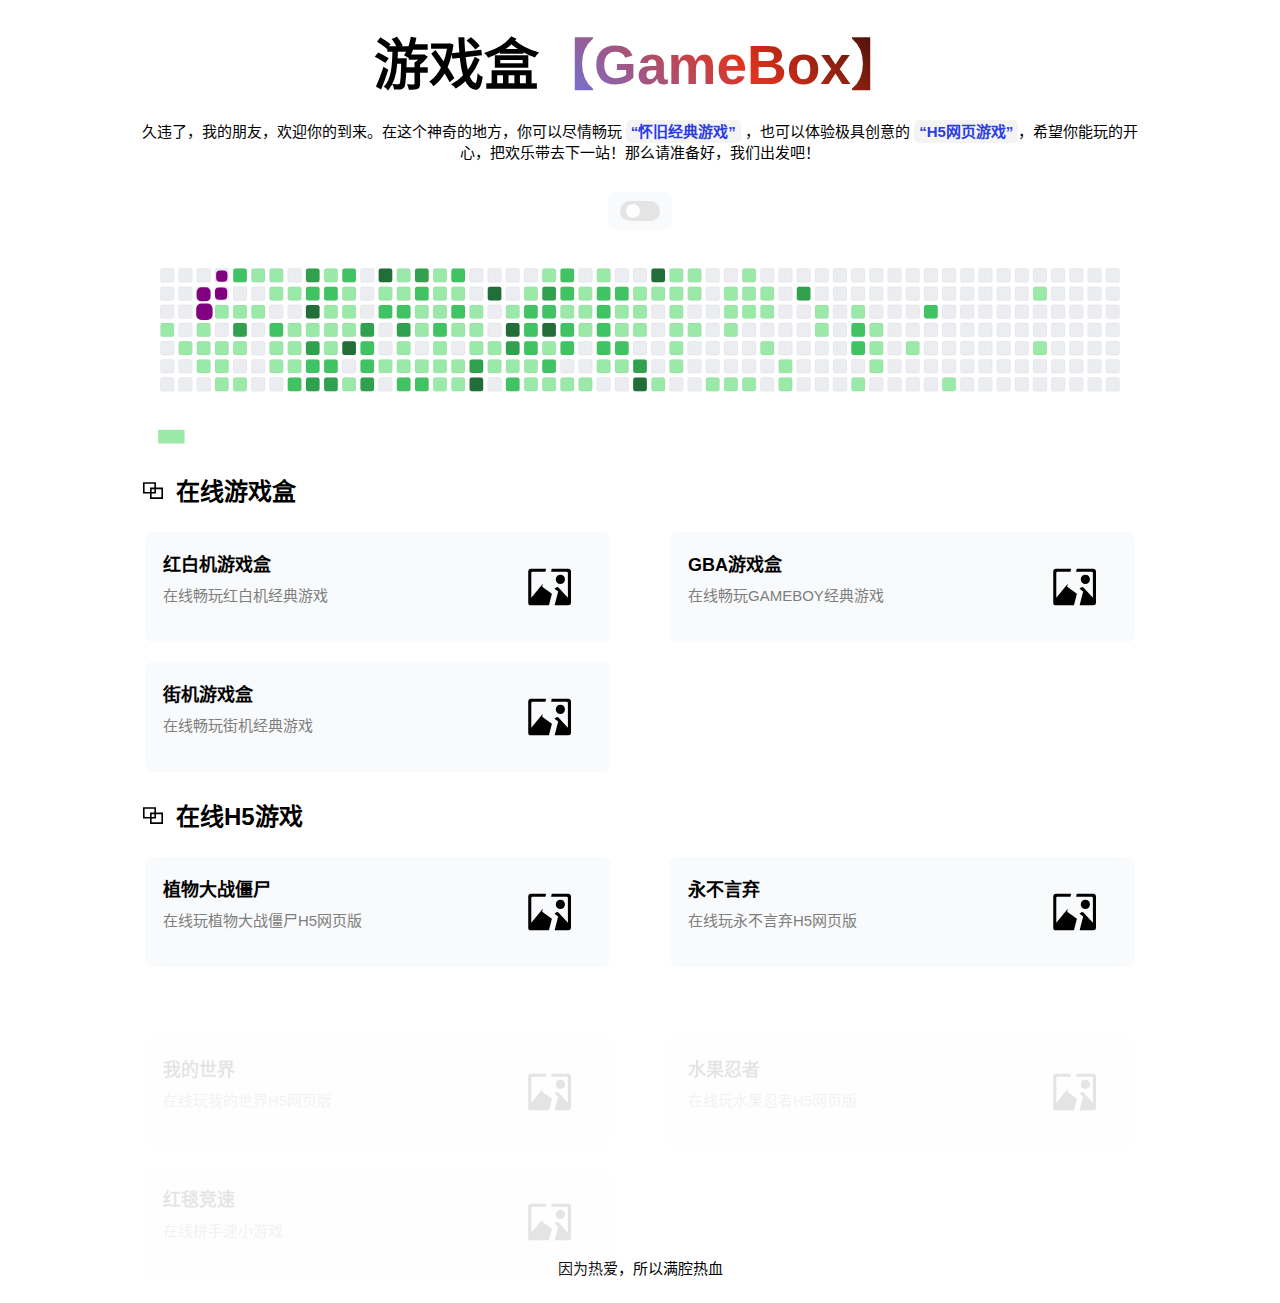
==== index.html @ f95be450 "初次提交" ====
<!DOCTYPE html>
<html lang="zh-CN">
	<head>
		<meta charset="utf-8">
		<meta http-equiv="X-UA-Compatible" content="IE=edge">
		<title>游戏盒【GameBox】 - 就玩与众不同</title>
		<!--网站图标配置-->
		<link rel="apple-touch-icon" sizes="192x192" href="./icons/192x192.png">
		<link rel="icon" type="image/png" sizes="128x128" href="./icons/128x128.png">
		<link rel="icon" type="image/png" sizes="144x144" href="./icons/144x144.png">
		<link rel="icon" type="image/png" sizes="384x384" href="./icons/384x384.png">
		<link rel="icon" type="image/png" sizes="512x512" href="./icons/512x512.png">
		<meta name="description" content="一个关于游戏的神奇地方！">
		<meta name="keywords" content="游戏盒,GameBox,game,h5">
		<meta name="viewport" content="width=device-width, initial-scale=1.0, maximum-scale=1.0, user-scalable=no">
		<link rel="stylesheet" href="./css/index.css">
	</head>
	<body>
		<div class="main">
			<header> <!-- 头部开始 -->
				<div class="welcome">游戏盒<span class="gradientText">【GameBox】</span></div>
				<div class="description">久违了，我的朋友，欢迎你的到来。在这个神奇的地方，你可以尽情畅玩
					<span class="purpleText textBackground">“怀旧经典游戏”</span>
					，也可以体验极具创意的
					<span class="purpleText textBackground">“H5网页游戏”</span>，希望你能玩的开心，把欢乐带去下一站！那么请准备好，我们出发吧！
				</div>
				<div class="iconContainer"> <!-- 图标容器开始 -->
					<!-- 图标我全部是iconfont找的，可以自行更换 -->
					<!-- <a class="iconItem" data-tip="Mail" target="_blank" href="mailto:i@zyyo.net">
						<svg t="1704870588438" class="icon" viewBox="0 0 1024 1024" version="1.1"
							xmlns="http://www.w3.org/2000/svg" p-id="3174" width="20px" height="20px">
							<path
								d="M926.47619 355.644952V780.190476a73.142857 73.142857 0 0 1-73.142857 73.142857H170.666667a73.142857 73.142857 0 0 1-73.142857-73.142857V355.644952l304.103619 257.828572a170.666667 170.666667 0 0 0 220.745142 0L926.47619 355.644952zM853.333333 170.666667a74.044952 74.044952 0 0 1 26.087619 4.778666 72.704 72.704 0 0 1 30.622477 22.186667 73.508571 73.508571 0 0 1 10.678857 17.67619c3.169524 7.509333 5.12 15.652571 5.607619 24.210286L926.47619 243.809524v24.380952L559.469714 581.241905a73.142857 73.142857 0 0 1-91.306666 2.901333l-3.632762-2.925714L97.52381 268.190476v-24.380952a72.899048 72.899048 0 0 1 40.155428-65.292191A72.97219 72.97219 0 0 1 170.666667 170.666667h682.666666z"
								fill="#000000" p-id="3175"></path>
						</svg>
						Mail
					</a>
					<a class="iconItem" data-tip="捐赠" onclick="wx('/static/img/wxzsm.jpg')" href="javascript:void(0)">
						<svg t="1705247464964" class="icon" viewBox="0 0 1024 1024" version="1.1"
							xmlns="http://www.w3.org/2000/svg" p-id="4987" width="20px" height="20px">
							<path
								d="M995.575172 725.451034c-12.358621-26.835862-38.488276-64.794483-92.689655-94.27862-62.146207-33.721379-136.297931-40.96-208.860689-20.303448l-99.928276 28.424827-279.304828-126.057931H22.775172v489.401379h509.704828l432.375172-195.266207c15.006897-6.708966 26.835862-19.42069 32.662069-34.957241 5.649655-15.36 4.943448-31.955862-1.942069-46.962759z m-482.162758 188.910345H111.051034V601.688276h184.673104l166.664828 75.387586-3.354483 0.882759h-170.372414v88.275862H471.393103l246.819311-70.267586c49.434483-14.124138 101.517241-9.357241 142.653793 12.888275 18.184828 9.886897 30.72 20.833103 39.371034 30.896552l-386.824827 174.609655z"
								fill="000000" p-id="4988"></path>
							<path
								d="M695.437241 163.486897l58.615173-142.30069h-397.24138l66.736552 143.36c-121.82069 53.142069-207.095172 174.433103-207.095172 315.674483 0 28.601379 3.531034 57.202759 10.593103 84.744827l85.627586-21.715862c-5.12-20.48-7.768276-41.666207-7.768275-63.028965 0-141.241379 114.758621-256 256-256s256 114.758621 256 256c0 51.023448-14.830345 100.104828-43.078621 142.300689l73.268965 49.08138c37.958621-56.673103 58.085517-122.88 58.085518-191.382069-0.176552-141.947586-86.686897-264.121379-209.743449-316.733793zM467.508966 91.983448h180.965517l-21.009655 50.846897a348.16 348.16 0 0 0-66.913104-6.708966c-23.834483 0-46.962759 2.471724-69.384827 7.062069l-23.657931-51.2z"
								fill="000000" p-id="4989"></path>
							<path
								d="M683.431724 427.431724v-70.62069h-38.311724l30.190345-30.190344-49.964138-49.964138-62.49931 62.49931h-6.002759L494.344828 276.656552l-49.787587 49.964138 30.013793 30.190344h-38.311724v70.62069h88.275862v35.310345h-88.275862v70.62069h88.275862v52.965517h70.62069v-52.965517h88.275862v-70.62069h-88.275862v-35.310345z"
								fill="#000000" p-id="4990"></path>
						</svg>
					</a>
					<a class="iconItem" data-tip="微信" href="javascript:void(0)" onclick="wx('/static/img/wx.jpg')">
						<svg t="1705257593756" class="icon" viewBox="0 0 1024 1024" version="1.1"
							xmlns="http://www.w3.org/2000/svg" p-id="3916" width="20px" height="20px">
							<path
								d="M693.12 347.264c11.776 0 23.36 0.896 35.008 2.176-31.36-146.048-187.456-254.528-365.696-254.528C163.2 94.912 0 230.656 0 403.136c0 99.52 54.272 181.248 145.024 244.736L108.8 756.864l126.72-63.488c45.312 8.896 81.664 18.112 126.912 18.112 11.392 0 22.656-0.512 33.792-1.344-7.04-24.256-11.2-49.6-11.2-76.032C385.088 475.776 521.024 347.264 693.12 347.264zM498.304 249.024c27.392 0 45.376 17.984 45.376 45.248 0 27.136-17.984 45.312-45.376 45.312-27.072 0-54.336-18.176-54.336-45.312C443.968 266.944 471.168 249.024 498.304 249.024zM244.672 339.584c-27.2 0-54.592-18.176-54.592-45.312 0-27.264 27.392-45.248 54.592-45.248S289.92 266.944 289.92 294.272C289.92 321.408 271.872 339.584 244.672 339.584z"
								fill="#000000" p-id="3917"></path>
							<path
								d="M1024 629.76c0-144.896-145.024-262.976-307.904-262.976-172.48 0-308.224 118.144-308.224 262.976 0 145.28 135.808 262.976 308.224 262.976 36.096 0 72.512-9.024 108.736-18.112l99.392 54.528-27.264-90.624C969.728 783.872 1024 711.488 1024 629.76zM616.128 584.384c-17.984 0-36.224-17.92-36.224-36.224 0-18.048 18.24-36.224 36.224-36.224 27.52 0 45.376 18.176 45.376 36.224C661.504 566.464 643.648 584.384 616.128 584.384zM815.488 584.384c-17.856 0-36.032-17.92-36.032-36.224 0-18.048 18.112-36.224 36.032-36.224 27.264 0 45.376 18.176 45.376 36.224C860.864 566.464 842.752 584.384 815.488 584.384z"
								fill="#000000" p-id="3918"></path>
						</svg>
					</a>
					<a class="iconItem" data-tip="QQ" href="javascript:void(0)" onclick="wx('/static/img/qq.jpg')">
						<svg t="1705257654205" class="icon" viewBox="0 0 1024 1024" version="1.1"
							xmlns="http://www.w3.org/2000/svg" p-id="4882" width="20px" height="20px">
							<path
								d="M824.8 613.2c-16-51.4-34.4-94.6-62.7-165.3C766.5 262.2 689.3 112 511.5 112 331.7 112 256.2 265.2 261 447.9c-28.4 70.8-46.7 113.7-62.7 165.3-34 109.5-23 154.8-14.6 155.8 18 2.2 70.1-82.4 70.1-82.4 0 49 25.2 112.9 79.8 159-26.4 8.1-85.7 29.9-71.6 53.8 11.4 19.3 196.2 12.3 249.5 6.3 53.3 6 238.1 13 249.5-6.3 14.1-23.8-45.3-45.7-71.6-53.8 54.6-46.2 79.8-110.1 79.8-159 0 0 52.1 84.6 70.1 82.4 8.5-1.1 19.5-46.4-14.5-155.8z"
								fill="#000000" p-id="4883"></path>
						</svg>
					</a> -->
					<a class="iconItem" data-tip="主题切换" href="javascript:void(0)">
						<div class="onoffswitch">
							<input type="checkbox" name="onoffswitch" class="onoffswitch-checkbox" id="myonoffswitch"
								checked>
							<label class="onoffswitch-label" for="myonoffswitch">
								<span class="onoffswitch-inner"></span>
								<span class="onoffswitch-switch"></span>
							</label>
						</div>
					</a>
				</div> <!-- 图标容器结束 -->
				<div class="tanChiShe">
					<img id="tanChiShe" src="./image/snake-Light.svg" alt="">
				</div>
			</header> <!-- 头部结束 -->
			<content>
				<!-- 内容开始 -->
				<div class="title">
					<svg t="1705257422086" class="icon" viewBox="0 0 1024 1024" version="1.1"
						xmlns="http://www.w3.org/2000/svg" p-id="1891" width="26px" height="26px">
						<path
							d="M629.333333 202.666667v213.333333h277.333334v448h-512v-213.333333h-277.333334v-448h512z m213.333334 277.333333h-213.333334v170.666667h-170.666666v149.333333h384v-320z m-277.333334-213.333333h-384v320h213.333334v-170.666667h170.666666v-149.333333z m0 213.333333h-106.666666v106.666667h106.666666v-106.666667z"
							fill="#000000" p-id="1892"></path>
					</svg>
					在线游戏盒
				</div>
				<div class="projectList">
					<!-- 项目列表开始 -->
					<a class="projectItem" target="_blank" href="https://nes.heheda.top">
						<!-- 项目项开始 -->
						<div class="projectItemLeft">
							<h1>红白机游戏盒</h1>
							<p>在线畅玩红白机经典游戏</p>
						</div>
						<div class="projectItemRight">
							<img src="./image/nopic.svg" alt="">
						</div>
						<!-- 项目项结束 -->
					</a>
					<a class="projectItem" target="_blank" href="https://gba.heheda.top">
						<!-- 项目项开始 -->
						<div class="projectItemLeft">
							<h1>GBA游戏盒</h1>
							<p>在线畅玩GAMEBOY经典游戏</p>
						</div>
						<div class="projectItemRight">
							<img src="./image/nopic.svg" alt="">
						</div>
						<!-- 项目项结束 -->
					</a>
					<a class="projectItem" target="_blank" href="https://arcade.heheda.top">
						<!-- 项目项开始 -->
						<div class="projectItemLeft">
							<h1>街机游戏盒</h1>
							<p>在线畅玩街机经典游戏</p>
						</div>
						<div class="projectItemRight">
							<img src="./image/nopic.svg" alt="">
						</div>
						<!-- 项目项结束 -->
					</a>
				</div>
				<div class="title">
					<svg t="1705257422086" class="icon" viewBox="0 0 1024 1024" version="1.1"
						xmlns="http://www.w3.org/2000/svg" p-id="1891" width="26px" height="26px">
						<path
							d="M629.333333 202.666667v213.333333h277.333334v448h-512v-213.333333h-277.333334v-448h512z m213.333334 277.333333h-213.333334v170.666667h-170.666666v149.333333h384v-320z m-277.333334-213.333333h-384v320h213.333334v-170.666667h170.666666v-149.333333z m0 213.333333h-106.666666v106.666667h106.666666v-106.666667z"
							fill="#000000" p-id="1892"></path>
					</svg>
					在线H5游戏
				</div>
				<div class="projectList">
					<!-- 项目列表开始 -->
					<a class="projectItem" target="_blank" href="https://pvz.heheda.top">
						<!-- 项目项开始 -->
						<div class="projectItemLeft">
							<h1>植物大战僵尸</h1>
							<p>在线玩植物大战僵尸H5网页版</p>
						</div>
						<div class="projectItemRight">
							<img src="./image/nopic.svg" alt="">
						</div>
						<!-- 项目项结束 -->
					</a>
					<a class="projectItem" target="_blank" href="https://ngu.heheda.top/">
						<!-- 项目项开始 -->
						<div class="projectItemLeft">
							<h1>永不言弃</h1>
							<p>在线玩永不言弃H5网页版</p>
						</div>
						<div class="projectItemRight">
							<img src="./image/nopic.svg" alt="">
						</div>
						<!-- 项目项结束 -->
					</a>
					<a class="projectItem" target="_blank" href="https://minecraft.heheda.top">
						<!-- 项目项开始 -->
						<div class="projectItemLeft">
							<h1>我的世界</h1>
							<p>在线玩我的世界H5网页版</p>
						</div>
						<div class="projectItemRight">
							<img src="./image/nopic.svg" alt="">
						</div>
						<!-- 项目项结束 -->
					</a>
					<a class="projectItem" target="_blank" href="https://fn.heheda.top">
						<!-- 项目项开始 -->
						<div class="projectItemLeft">
							<h1>水果忍者</h1>
							<p>在线玩水果忍者H5网页版</p>
						</div>
						<div class="projectItemRight">
							<img src="./image/nopic.svg" alt="">
						</div>
						<!-- 项目项结束 -->
					</a>
					<a class="projectItem" target="_blank" href="https://rcr.heheda.top">
						<!-- 项目项开始 -->
						<div class="projectItemLeft">
							<h1>红毯竞速</h1>
							<p>在线拼手速小游戏</p>
						</div>
						<div class="projectItemRight">
							<img src="./image/nopic.svg" alt="">
						</div>
						<!-- 项目项结束 -->
					</a>
				</div>
				<!-- 项目列表结束 -->
				<!--   <div class="title">
            <svg t="1705257823317" class="icon" viewBox="0 0 1024 1024" version="1.1" xmlns="http://www.w3.org/2000/svg" p-id="7833" width="26px" height="26px"><path d="M395.765333 586.570667h-171.733333c-22.421333 0-37.888-22.442667-29.909333-43.381334L364.768 95.274667A32 32 0 0 1 394.666667 74.666667h287.957333c22.72 0 38.208 23.018667 29.632 44.064l-99.36 243.882666h187.050667c27.509333 0 42.186667 32.426667 24.042666 53.098667l-458.602666 522.56c-22.293333 25.408-63.626667 3.392-54.976-29.28l85.354666-322.421333zM416.714667 138.666667L270.453333 522.581333h166.869334a32 32 0 0 1 30.933333 40.181334l-61.130667 230.954666 322.176-367.114666H565.312c-22.72 0-38.208-23.018667-29.632-44.064l99.36-243.882667H416.714667z" fill="#000000" p-id="7834"></path></svg>
        skills</div>
       <div class="skill">
            <!-- 技能开始 -->
				<!-- 前往https://skillicons.dev/
            生成，一个pc端，一个移动端，区别是一行的个数 -->
				<!--<img id="skillPc" src="/static/svg/skillPc.svg" alt="" srcset="">
            <img id="skillWap" src="/static/svg/skillWap.svg" alt="" srcset="">
        </div>-->
				<!-- 技能结束 -->
			</content> <!-- 内容结束 -->
			<footer>
				因为热爱，所以满腔热血
			</footer>
		</div> <!-- main结束 -->
		<!--弹窗-->
		<div class="tc">
			<div class="tc-main">
				<img class="tc-img" src="" alt="" srcset="">
			</div>
			<div onclick="wx()" class="tc-close"><svg t="1700047644371" class="icon" viewBox="0 0 1024 1024"
					version="1.1" xmlns="http://www.w3.org/2000/svg" p-id="950" width="20PX" height="20PX">
					<path
						d="M610.616405 512.423878l391.647127 391.939565a68.722849 68.722849 0 0 1 0 98.332161 72.012772 72.012772 0 0 1-100.306115 0l-390.404267-391.354689-392.012675 391.28158a69.74638 69.74638 0 0 1-98.551489-98.551489l391.793346-391.720237L20.988986 119.533891A69.74638 69.74638 0 0 1 119.540475 20.982402l392.158893 392.451331L901.957417 23.248793a72.012772 72.012772 0 0 1 100.306115 0 68.722849 68.722849 0 0 1 0 98.332161L610.616405 512.423878z"
						p-id="951"></path>
				</svg></div>
		</div>
	</body>
	<script src="./js/index.js"></script>
	<!-- 	<script charset="UTF-8" id="LA_COLLECT" src="//sdk.51.la/js-sdk-pro.min.js"></script>
	<script>
		LA.init({
			id: "KFqltKSkJgQTGD9l",
			ck: "KFqltKSkJgQTGD9l"
		})
	</script> -->
</html>
---- css/index.css ----
@font-face {
	font-family: "a";
	/*中文字体*/
	src: url();
	font-display: swap;
}

@font-face {
	font-family: "b";
	/*英文字体*/
	src: url();
	font-display: swap;
}


* {
	font-family: "b", "a", sans-serif;

}

* {
	margin: 0;
	padding: 0;
	box-sizing: border-box;
	user-select: none;
	transition: all 0.1s ease;

}

a:hover,
a:link,
a:visited,
a:active,
a:focus {
	text-decoration: none;
	outline: none;
	border: none;
	color: inherit;
	-webkit-tap-highlight-color: rgba(0, 0, 0, 0);
}

:root {
	--main-bg-color: #ffffff;
	--main-text-color: #000000;
	--gradient-start: #607df1;
	--gradient-middle: #e0321b;
	--gradient-end: #000000;
	--purple-text-color: #2b3ce2;
	--text-bg-color: #f4f4f4;
	--icon-bg-color: rgba(249, 250, 251, 1);
	--icon-1-hover-color: rgb(68, 120, 241);
	--icon-2-hover-color: rgb(232, 68, 241);
	--icon-3-hover-color: rgb(179, 206, 0);
	--icon-4-hover-color: rgb(201, 13, 0);
	--icon-5-hover-color: rgb(111, 44, 20);
	--project-item-bg-color: rgba(249, 250, 251, 1);
	--project-item-hover-color: #eeeeee;
	--project-item-left-title-color: #000000;
	--project-item-left-text-color: #7e7e7e;

}


body {
	display: flex;
	background: var(--main-bg-color);
	background-position: center;
	background-size: cover;
	justify-content: center;
	color: var(--main-text-color);
}


.main {
	width: 100%;
	max-width: 1000px;
	display: flex;
	/* padding: 25px; */
	flex-direction: column;
}

.welcome {
	font-family: sans-serif;
	font-size: 55px;
	font-weight: 800;
	margin: 20px 0;
	text-align: center;
}

.description {
	text-align: center;
	font-size: 15px;
	margin-top: 8px;
}

.gradientText {
	font-family: sans-serif;
	-webkit-background-clip: text;
	-webkit-text-fill-color: transparent;
	background-size: 200%;
	background-position: 0%;
	animation: backgroundSizeAnimation 2s ease-in-out infinite;
	background-image: linear-gradient(45deg, var(--gradient-start), var(--gradient-middle) 30%, var(--gradient-end) 60%);
}

@keyframes backgroundSizeAnimation {
	0% {
		background-position: 100%;
	}

	25% {
		background-position: 50%;
	}

	50% {
		background-position: 0%;
	}

	75% {
		background-position: 50%;
	}

	100% {
		background-position: 100%;
	}

}

.purpleText {
	color: var(--purple-text-color);
	font-weight: 800;
}

.textBackground {
	background: var(--text-bg-color);
	border-radius: 5px;
	font-size: 15px;
	padding: 3px 5px;

}

.iconContainer {
	width: 100%;
	gap: 10px;
	display: flex;
	margin-top: 30px;
	flex-wrap: wrap;
	justify-content: center;
}

.iconItem {
	height: 38px;
	padding: 0 12px;
	position: relative;
	background: var(--icon-bg-color);
	border-radius: 6px;
	display: flex;
	gap: 5px;
	align-items: center;
	transition: all 0.6s ease;
}


.iconItem:hover::after {
	display: flex;
	justify-content: center;
	align-items: center;
	content: attr(data-tip);
	position: absolute;
	height: 25px;
	top: -35px;
	right: -30px;
	padding: 10px;
	box-sizing: border-box;
	background-color: inherit;
	border-radius: 4px;
	font-size: 11px;
	color: #ffffff;
}

.iconItem:hover::before {
	content: '';
	width: 12px;
	height: 12px;
	background-color: inherit;

	position: absolute;
	top: -19px;
	right: -12px;
	transform: rotate(55deg);
	/*旋转45度*/
}

.iconItem:hover {
	transform: translateY(-3px);
	background: var(--icon-1-hover-color);
}

.iconItem:nth-child(2):hover {
	transform: translateY(-3px);
	background: var(--icon-2-hover-color);
}

.iconItem:nth-child(3):hover {
	transform: translateY(-3px);
	background: var(--icon-3-hover-color);
}

.iconItem:nth-child(4):hover {
	transform: translateY(-3px);
	background: var(--icon-4-hover-color);
}

.iconItem:nth-child(5):hover {
	transform: translateY(-3px);
	background: var(--icon-5-hover-color);
}

.tanChiShe {
	width: 100%;
}

.tanChiShe img {
	width: 100%;
	height: 100%;
	object-fit: cover;
}

.title {
	display: flex;
	gap: 10px;
	align-items: center;
	font-size: 24px;
	font-weight: 800;
	margin: 20px 0;
	transition: all 0.4s ease;
}

.title:hover {
	transform: translateY(-5px);
}

.projectList {
	display: flex;
	flex-wrap: wrap;
	gap: 20px;
	padding: 5px;
	justify-content: space-between;
}

.projectItem {
	opacity: 0.1;
	transition-delay: 0.3s;
	transform: translateY(50px);
	/*淡入动画*/
	display: flex;
	background-color: var(--project-item-bg-color);
	border-radius: 8px;
	padding: 18px;
	height: 110px;
	width: calc(50% - 30px);
	transition: all 0.3s ease;
}

.projectItem.fade-in-visible {
	opacity: 1;
	transform: translateY(0);
}


.projectItem:hover {
	transform: translateY(-4px);
	background-color: var(--project-item-hover-color);
}



.projectItem:hover .projectItemLeft {
	width: 100%;
}

.projectItem:hover .projectItemRight {
	width: 0%;
}

.projectItem:hover .projectItemRight img {
	transform: rotate(45deg);
}

.projectItem:hover h1 {
	font-size: 25px;
}

.projectItemLeft p {
	font-size: 15px;
	margin-top: 8px;
	color: var(--project-item-left-text-color);
}

.projectItemLeft h1 {
	font-weight: 800;
	font-size: 18px;
	transition: all 0.4s ease;
	color: var(--project-item-left-title-color);
}

.projectItemLeft {
	transition: all 0.4s ease;
	height: 100%;
	width: 80%;
}


.projectItemRight {
	overflow: hidden;
	transition: all 0.4s ease;
	display: flex;
	justify-content: center;
	align-items: center;
	width: 20%;
	height: 100%;
}

.projectItemRight img {
	transition: all 0.1s ease;
	height: 44px;
	width: 44px;

}

.skill {
	padding: 18px;
	width: 100%;
}

.skill img {
	width: 100%;
	height: 100%;
	object-fit: cover;
}

.skill #skillWap {
	display: none;
}

footer {
	padding: 5px;
	color: var(--footer-text-color);
	font-size: 15px;
	margin: 20px;
	text-align: center;
}

@media (max-width: 600px) {
	.projectItem {
		width: calc(100% - 25px);
	}

	.welcome {
		font-size: 48px;

	}

	.description {
		font-size: 16px;
	}

	.projectItemLeft p {
		font-size: 14px;
	}

	.projectItemLeft h1 {

		font-size: 15px;
	}

	.projectItem:hover h1 {

		font-size: 20px;

	}

	.skill #skillWap {
		display: block;
	}

	.skill #skillPc {
		display: none;
	}
}




.tc {
	position: fixed;
	display: none;
	width: 100vw;
	height: 100vh;
	transition: all 0.3s linear;
	background: rgba(100, 100, 100, 0.6);
	backdrop-filter: blur(10px);
	z-index: 99999;
	align-items: center;
	justify-content: center;
	flex-direction: column;
}

.tc {
	position: fixed;
	display: none;
	width: 100vw;
	height: 100vh;
	transition: all 0.3s linear;
	background: rgba(139, 138, 138, 0.6);
	backdrop-filter: blur(8px);
	z-index: 99999;
	align-items: center;
	justify-content: center;
	flex-direction: column;
}

.tc-main {
	z-index: 100000;
	width: 80%;
	max-width: 400px;
	/* 根据需要调整最大宽度 */
	min-height: 300px;
	background-color: #ffffff;
	border-radius: 15px;
	opacity: 0;
	display: flex;
	align-items: center;
	justify-content: center;
	overflow: hidden;
}

.tc-img {
	width: 100%;
	height: 100%;
}

.tc.active {
	display: flex;
}

.tc-main.active {
	opacity: 1;
}

.tc-close {
	display: flex;
	justify-content: center;
	align-items: center;
	height: 60px;
	width: 60px;
	background: rgba(255, 255, 255, 0.8);
	backdrop-filter: blur(100px);
	margin-top: 30px;
	border-radius: 50%;
}







.onoffswitch {
	position: relative;
	width: 40px;
	height: 20px;
	-webkit-user-select: none;
	-moz-user-select: none;
	-ms-user-select: none;
}

.onoffswitch-checkbox {
	display: none;
}

.onoffswitch-label {
	display: block;
	overflow: hidden;
	cursor: pointer;
	height: 100%;
	border-radius: 50px;
}

.onoffswitch-inner {
	display: flex;
	justify-content: center;
	align-items: center;
	width: 200%;
	height: 100%;
	margin-left: -100%;
	transition: margin 0.3s ease-in 0s;
}

.onoffswitch-inner:before,
.onoffswitch-inner:after {
	display: flex;
	justify-content: center;
	align-items: center;
	float: left;
	width: 50%;
	height: 100%;
	padding: 0;
	font-size: 12px;
	color: white;
	font-family: Trebuchet, Arial, sans-serif;
	font-weight: bold;
	box-sizing: border-box;
}

.onoffswitch-inner:before {
	content: "";
	background-color: #e4e4e4;
	color: #FFFFFF;
	text-align: left;
}

.onoffswitch-inner:after {
	content: "";
	background-color: #272727;
	color: #FAFAFA;
	text-align: right;
}

.onoffswitch-switch {
	display: block;
	height: 70%;
	aspect-ratio: 1/1;
	background: #FFFFFF;
	position: absolute;
	top: 12.5%;
	bottom: 12.5%;
	right: 5px;

	border-radius: 20px;
	transition: all 0.3s ease-in 0s;
}

.onoffswitch-checkbox:checked+.onoffswitch-label .onoffswitch-inner {
	margin-left: 0;
}

.onoffswitch-checkbox:checked+.onoffswitch-label .onoffswitch-switch {
	right: 50%;
}
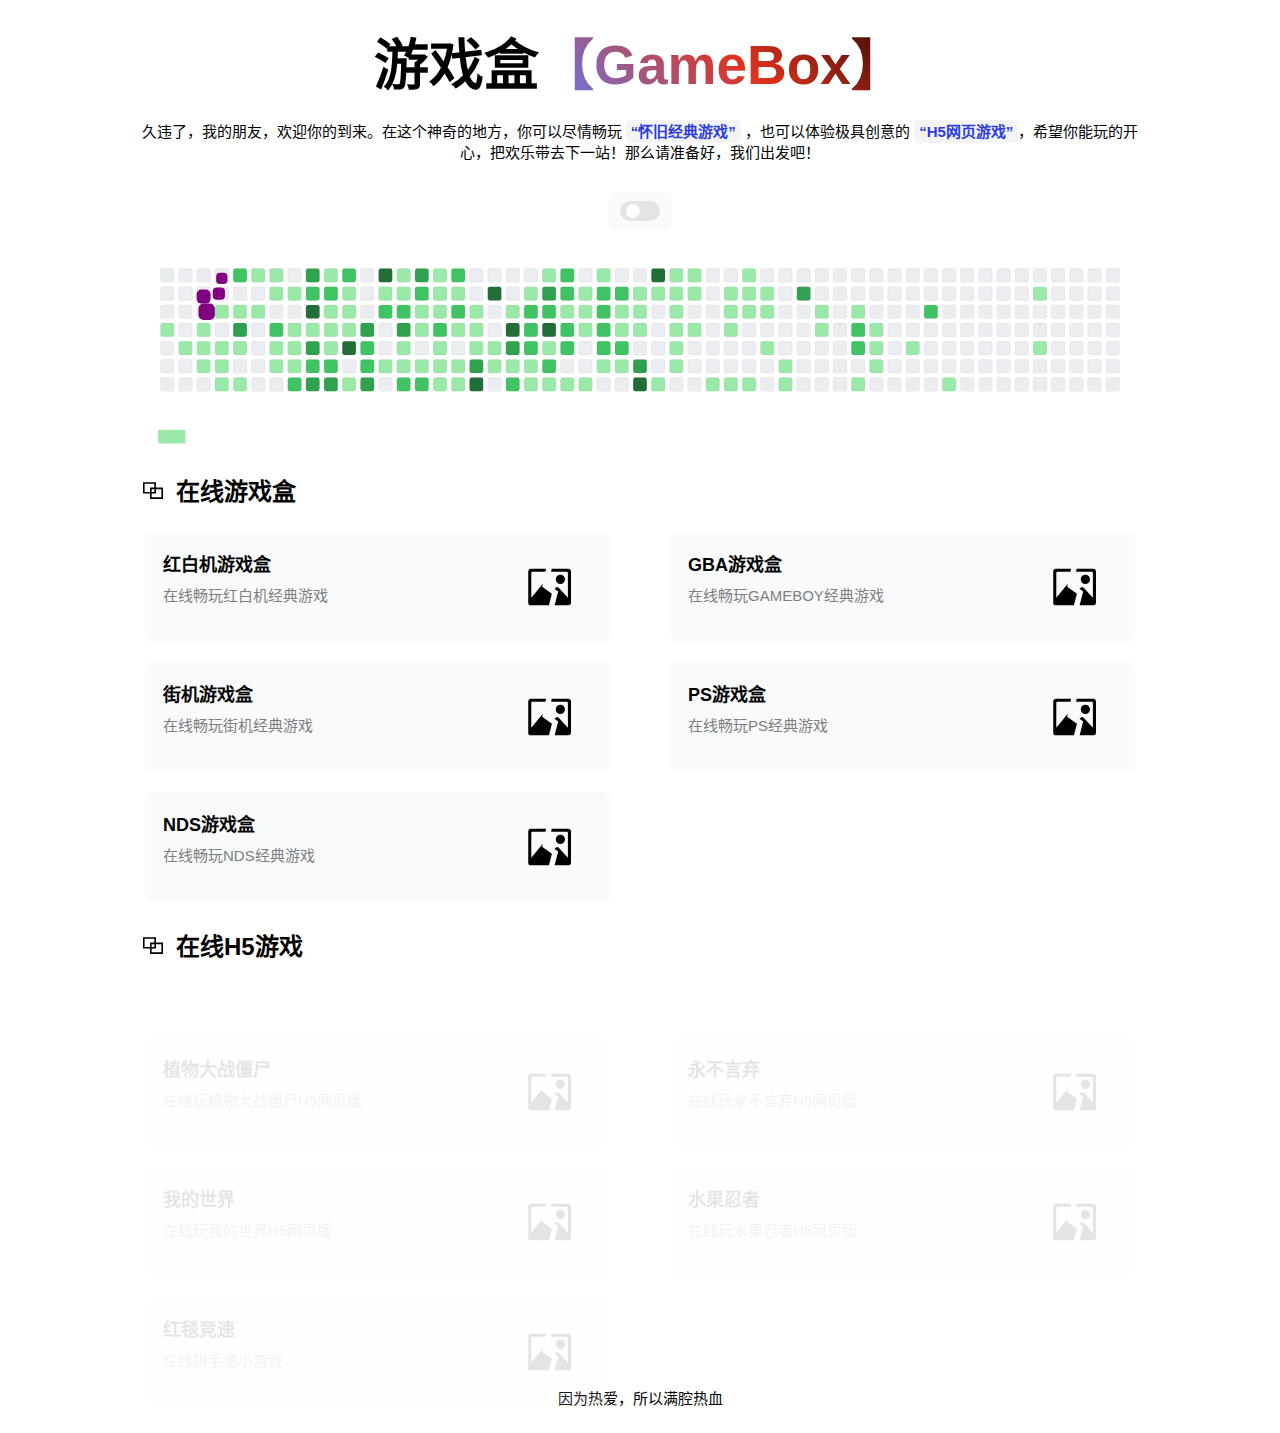
==== commit 5253d7af: "update" ====
--- a/index.html
+++ b/index.html
@@ -123,6 +123,28 @@
 						<div class="projectItemLeft">
 							<h1>街机游戏盒</h1>
 							<p>在线畅玩街机经典游戏</p>
+						</div>
+						<div class="projectItemRight">
+							<img src="./image/nopic.svg" alt="">
+						</div>
+						<!-- 项目项结束 -->
+					</a>
+					<a class="projectItem" target="_blank" href="https://ps.heheda.top">
+						<!-- 项目项开始 -->
+						<div class="projectItemLeft">
+							<h1>PS游戏盒</h1>
+							<p>在线畅玩PS经典游戏</p>
+						</div>
+						<div class="projectItemRight">
+							<img src="./image/nopic.svg" alt="">
+						</div>
+						<!-- 项目项结束 -->
+					</a>
+					<a class="projectItem" target="_blank" href="https://nds.heheda.top">
+						<!-- 项目项开始 -->
+						<div class="projectItemLeft">
+							<h1>NDS游戏盒</h1>
+							<p>在线畅玩NDS经典游戏</p>
 						</div>
 						<div class="projectItemRight">
 							<img src="./image/nopic.svg" alt="">
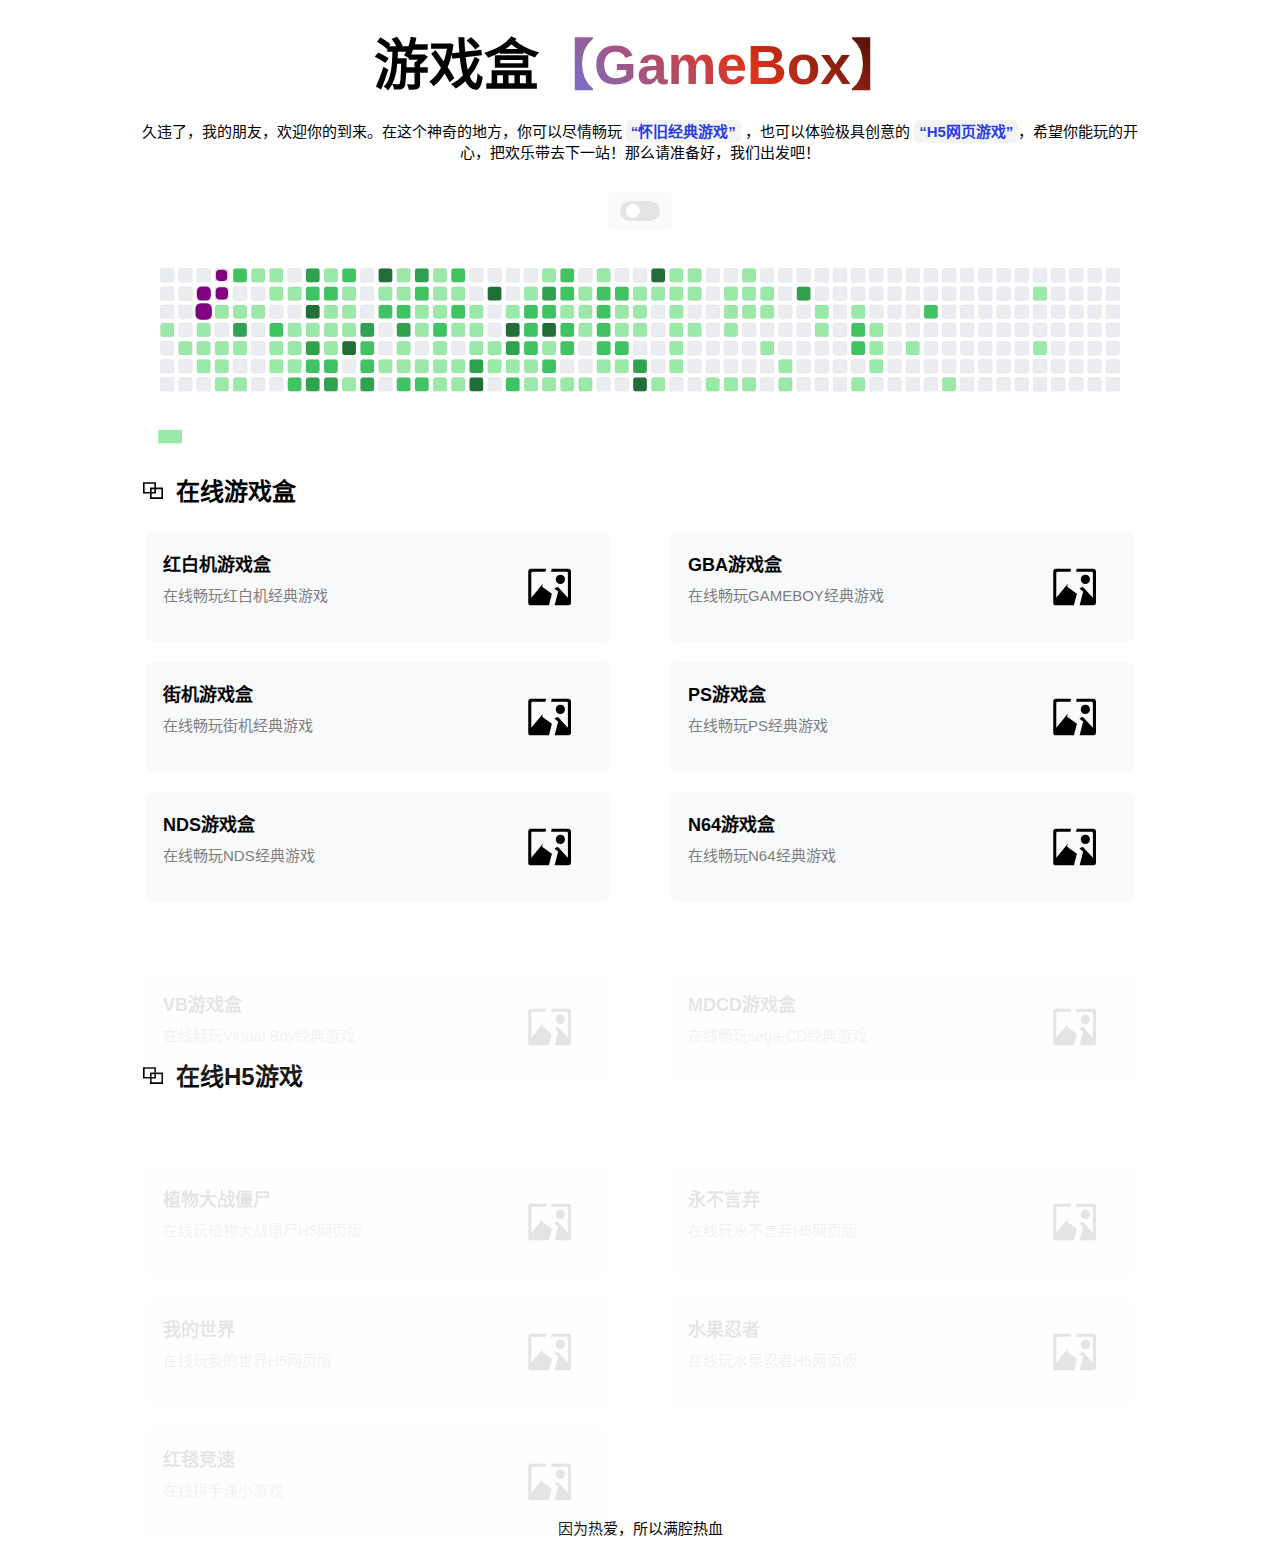
==== commit b0f8bd03: "update" ====
--- a/index.html
+++ b/index.html
@@ -145,6 +145,39 @@
 						<div class="projectItemLeft">
 							<h1>NDS游戏盒</h1>
 							<p>在线畅玩NDS经典游戏</p>
+						</div>
+						<div class="projectItemRight">
+							<img src="./image/nopic.svg" alt="">
+						</div>
+						<!-- 项目项结束 -->
+					</a>
+					<a class="projectItem" target="_blank" href="https://n64.heheda.top">
+						<!-- 项目项开始 -->
+						<div class="projectItemLeft">
+							<h1>N64游戏盒</h1>
+							<p>在线畅玩N64经典游戏</p>
+						</div>
+						<div class="projectItemRight">
+							<img src="./image/nopic.svg" alt="">
+						</div>
+						<!-- 项目项结束 -->
+					</a>
+					<a class="projectItem" target="_blank" href="https://vb.heheda.top">
+						<!-- 项目项开始 -->
+						<div class="projectItemLeft">
+							<h1>VB游戏盒</h1>
+							<p>在线畅玩Virtual Boy经典游戏</p>
+						</div>
+						<div class="projectItemRight">
+							<img src="./image/nopic.svg" alt="">
+						</div>
+						<!-- 项目项结束 -->
+					</a>
+					<a class="projectItem" target="_blank" href="https://mdcd.heheda.top">
+						<!-- 项目项开始 -->
+						<div class="projectItemLeft">
+							<h1>MDCD游戏盒</h1>
+							<p>在线畅玩sega-CD经典游戏</p>
 						</div>
 						<div class="projectItemRight">
 							<img src="./image/nopic.svg" alt="">
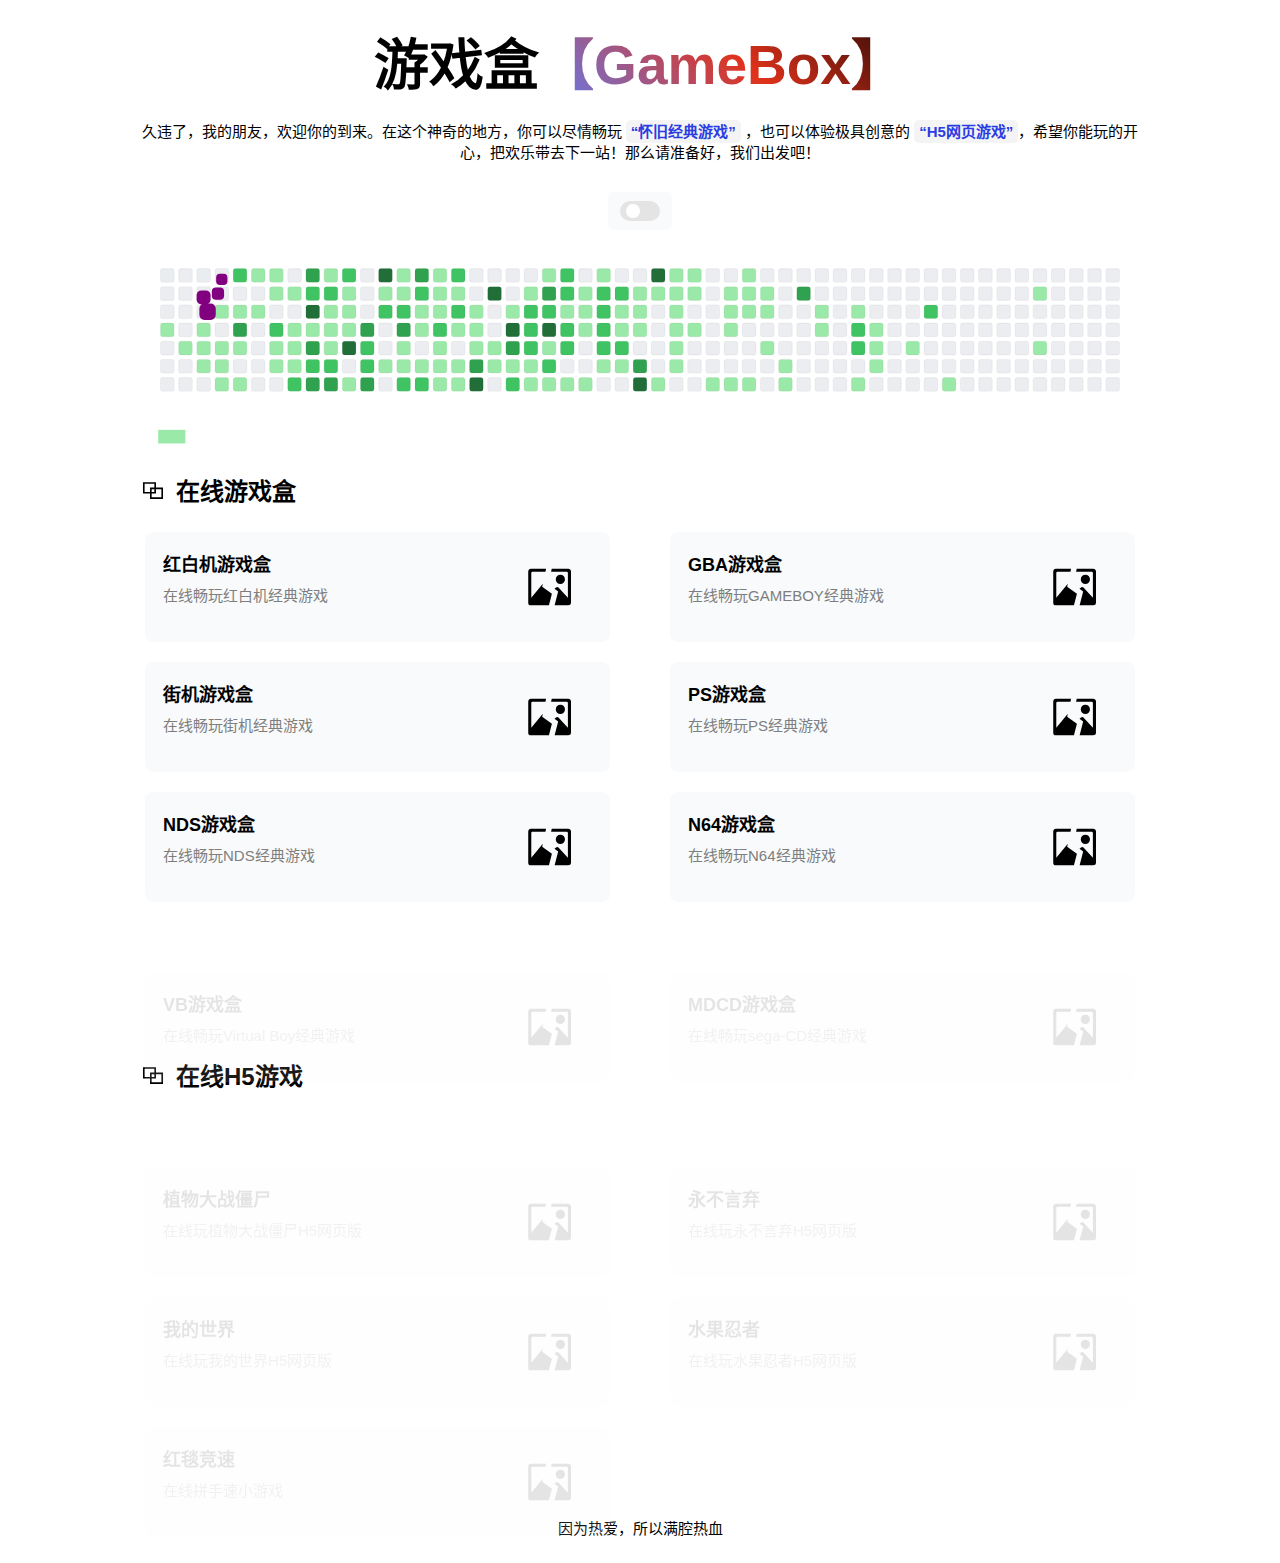
==== commit 856a4df4: "update" ====
--- a/index.html
+++ b/index.html
@@ -283,6 +283,9 @@
 		</div>
 	</body>
 	<script src="./js/index.js"></script>
+	<!-- 谷歌广告 -->
+	<script async src="https://pagead2.googlesyndication.com/pagead/js/adsbygoogle.js?client=ca-pub-3670070169085381"
+		crossorigin="anonymous"></script>
 	<!-- 	<script charset="UTF-8" id="LA_COLLECT" src="//sdk.51.la/js-sdk-pro.min.js"></script>
 	<script>
 		LA.init({
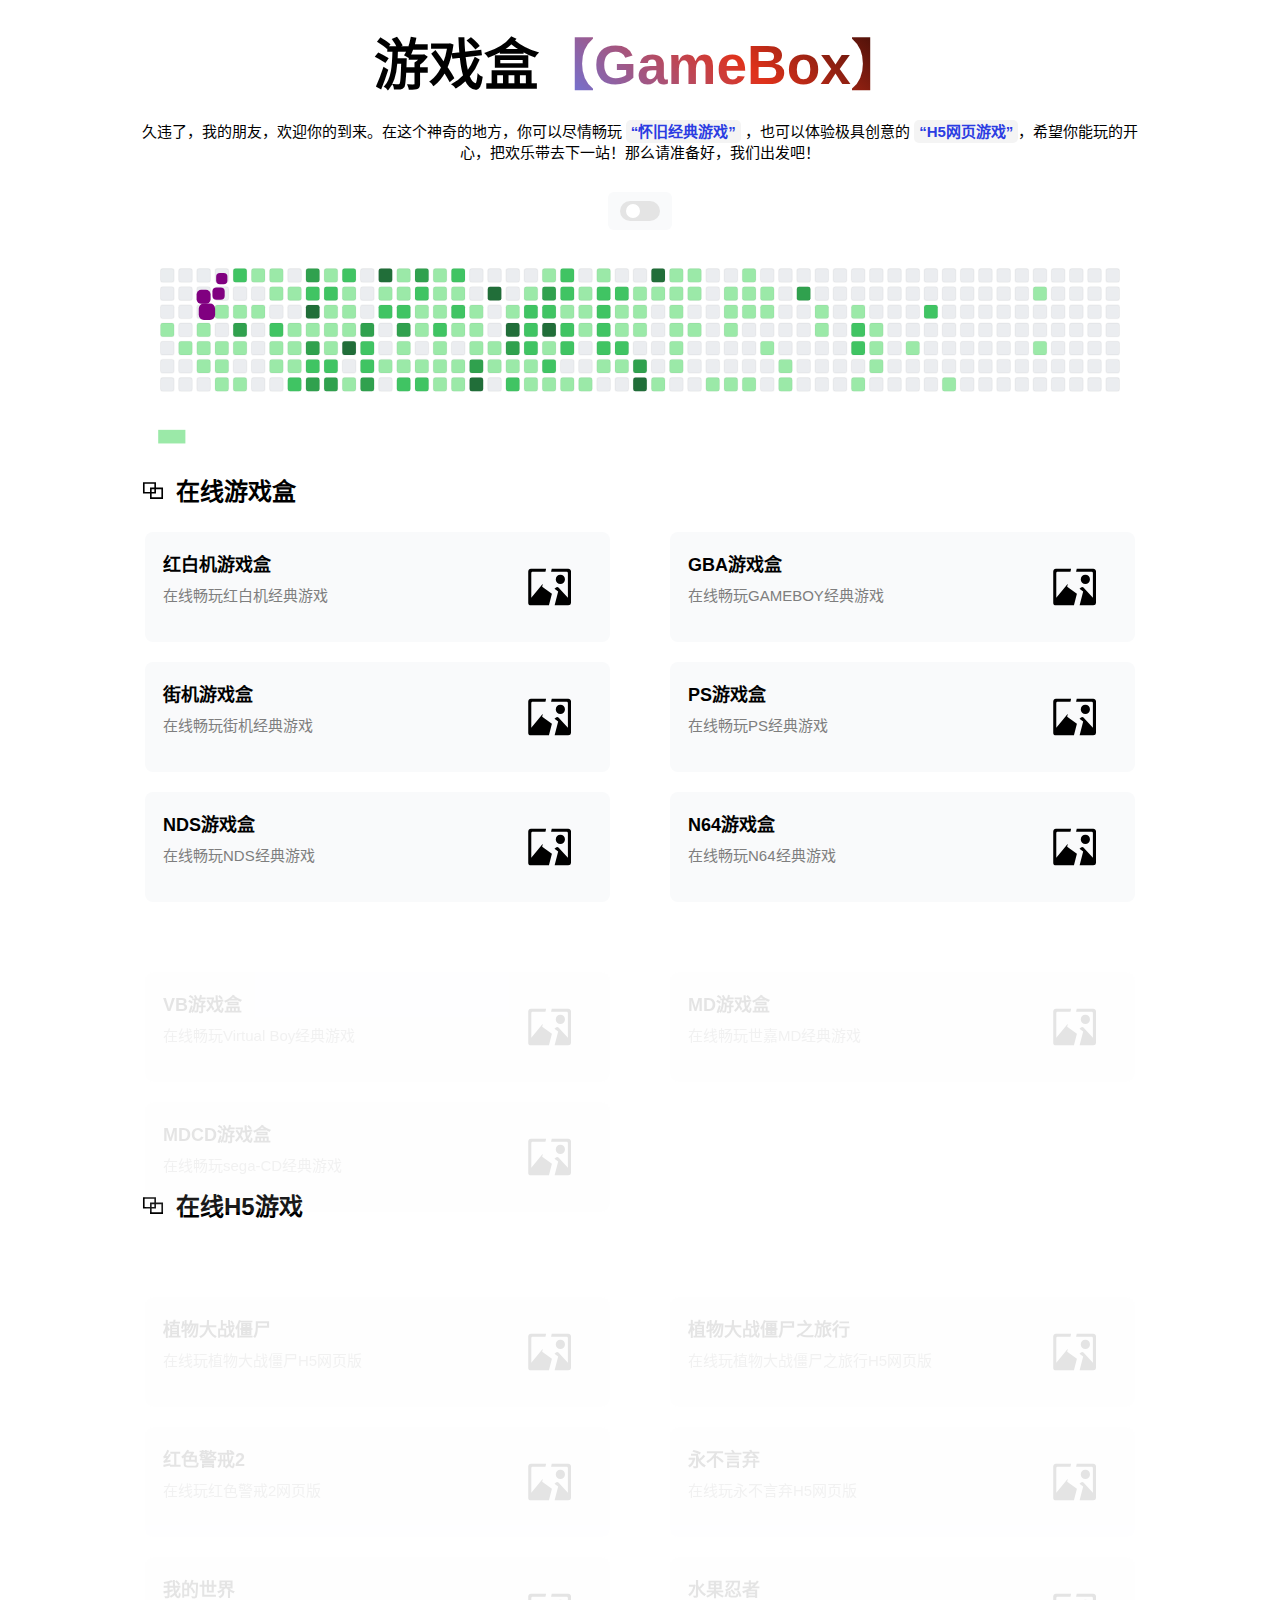
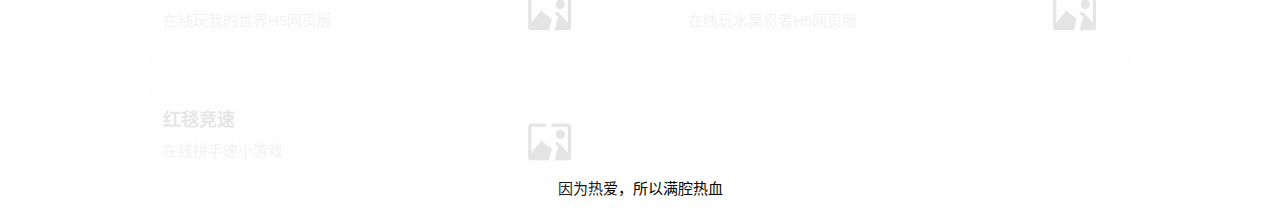
==== commit ac193500: "fix bug" ====
--- a/index.html
+++ b/index.html
@@ -83,6 +83,13 @@
 					<img id="tanChiShe" src="./image/snake-Light.svg" alt="">
 				</div>
 			</header> <!-- 头部结束 -->
+			<!-- 谷歌广告 -->
+			<ins class="adsbygoogle" style="display:block" data-ad-client="ca-pub-3670070169085381"
+				data-ad-slot="8455529383" data-ad-format="auto" data-full-width-responsive="true">
+			</ins>
+			<script>
+				(adsbygoogle = window.adsbygoogle || []).push({});
+			</script>
 			<content>
 				<!-- 内容开始 -->
 				<div class="title">
@@ -173,6 +180,17 @@
 						</div>
 						<!-- 项目项结束 -->
 					</a>
+					<a class="projectItem" target="_blank" href="https://md.heheda.top">
+						<!-- 项目项开始 -->
+						<div class="projectItemLeft">
+							<h1>MD游戏盒</h1>
+							<p>在线畅玩世嘉MD经典游戏</p>
+						</div>
+						<div class="projectItemRight">
+							<img src="./image/nopic.svg" alt="">
+						</div>
+						<!-- 项目项结束 -->
+					</a>
 					<a class="projectItem" target="_blank" href="https://mdcd.heheda.top">
 						<!-- 项目项开始 -->
 						<div class="projectItemLeft">
@@ -185,6 +203,13 @@
 						<!-- 项目项结束 -->
 					</a>
 				</div>
+				<!-- 谷歌广告 -->
+				<ins class="adsbygoogle" style="display:block" data-ad-client="ca-pub-3670070169085381"
+					data-ad-slot="8455529383" data-ad-format="auto" data-full-width-responsive="true">
+				</ins>
+				<script>
+					(adsbygoogle = window.adsbygoogle || []).push({});
+				</script>
 				<div class="title">
 					<svg t="1705257422086" class="icon" viewBox="0 0 1024 1024" version="1.1"
 						xmlns="http://www.w3.org/2000/svg" p-id="1891" width="26px" height="26px">
@@ -207,6 +232,28 @@
 						</div>
 						<!-- 项目项结束 -->
 					</a>
+					<a class="projectItem" target="_blank" href="https://spvz.heheda.top">
+						<!-- 项目项开始 -->
+						<div class="projectItemLeft">
+							<h1>植物大战僵尸之旅行</h1>
+							<p>在线玩植物大战僵尸之旅行H5网页版</p>
+						</div>
+						<div class="projectItemRight">
+							<img src="./image/nopic.svg" alt="">
+						</div>
+						<!-- 项目项结束 -->
+					</a>
+					<a class="projectItem" target="_blank" href="https://ra2.heheda.top">
+						<!-- 项目项开始 -->
+						<div class="projectItemLeft">
+							<h1>红色警戒2</h1>
+							<p>在线玩红色警戒2网页版</p>
+						</div>
+						<div class="projectItemRight">
+							<img src="./image/nopic.svg" alt="">
+						</div>
+						<!-- 项目项结束 -->
+					</a>
 					<a class="projectItem" target="_blank" href="https://ngu.heheda.top/">
 						<!-- 项目项开始 -->
 						<div class="projectItemLeft">
@@ -253,18 +300,31 @@
 					</a>
 				</div>
 				<!-- 项目列表结束 -->
-				<!--   <div class="title">
-            <svg t="1705257823317" class="icon" viewBox="0 0 1024 1024" version="1.1" xmlns="http://www.w3.org/2000/svg" p-id="7833" width="26px" height="26px"><path d="M395.765333 586.570667h-171.733333c-22.421333 0-37.888-22.442667-29.909333-43.381334L364.768 95.274667A32 32 0 0 1 394.666667 74.666667h287.957333c22.72 0 38.208 23.018667 29.632 44.064l-99.36 243.882666h187.050667c27.509333 0 42.186667 32.426667 24.042666 53.098667l-458.602666 522.56c-22.293333 25.408-63.626667 3.392-54.976-29.28l85.354666-322.421333zM416.714667 138.666667L270.453333 522.581333h166.869334a32 32 0 0 1 30.933333 40.181334l-61.130667 230.954666 322.176-367.114666H565.312c-22.72 0-38.208-23.018667-29.632-44.064l99.36-243.882667H416.714667z" fill="#000000" p-id="7834"></path></svg>
-        skills</div>
-       <div class="skill">
-            <!-- 技能开始 -->
-				<!-- 前往https://skillicons.dev/
+				<!-- <div class="title">
+					<svg t="1705257823317" class="icon" viewBox="0 0 1024 1024" version="1.1"
+						xmlns="http://www.w3.org/2000/svg" p-id="7833" width="26px" height="26px">
+						<path
+							d="M395.765333 586.570667h-171.733333c-22.421333 0-37.888-22.442667-29.909333-43.381334L364.768 95.274667A32 32 0 0 1 394.666667 74.666667h287.957333c22.72 0 38.208 23.018667 29.632 44.064l-99.36 243.882666h187.050667c27.509333 0 42.186667 32.426667 24.042666 53.098667l-458.602666 522.56c-22.293333 25.408-63.626667 3.392-54.976-29.28l85.354666-322.421333zM416.714667 138.666667L270.453333 522.581333h166.869334a32 32 0 0 1 30.933333 40.181334l-61.130667 230.954666 322.176-367.114666H565.312c-22.72 0-38.208-23.018667-29.632-44.064l99.36-243.882667H416.714667z"
+							fill="#000000" p-id="7834"></path>
+					</svg>
+					skills
+				</div>
+				<div class="skill"> -->
+				<!-- 技能开始 -->
+				<!-- 	前往https://skillicons.dev/
             生成，一个pc端，一个移动端，区别是一行的个数 -->
-				<!--<img id="skillPc" src="/static/svg/skillPc.svg" alt="" srcset="">
-            <img id="skillWap" src="/static/svg/skillWap.svg" alt="" srcset="">
-        </div>-->
+				<!-- <img id="skillPc" src="/static/svg/skillPc.svg" alt="" srcset="">
+					<img id="skillWap" src="/static/svg/skillWap.svg" alt="" srcset="">
+				</div> -->
 				<!-- 技能结束 -->
 			</content> <!-- 内容结束 -->
+			<!-- 谷歌广告 -->
+			<ins class="adsbygoogle" style="display:block" data-ad-client="ca-pub-3670070169085381"
+				data-ad-slot="8455529383" data-ad-format="auto" data-full-width-responsive="true">
+			</ins>
+			<script>
+				(adsbygoogle = window.adsbygoogle || []).push({});
+			</script>
 			<footer>
 				因为热爱，所以满腔热血
 			</footer>
@@ -286,11 +346,4 @@
 	<!-- 谷歌广告 -->
 	<script async src="https://pagead2.googlesyndication.com/pagead/js/adsbygoogle.js?client=ca-pub-3670070169085381"
 		crossorigin="anonymous"></script>
-	<!-- 	<script charset="UTF-8" id="LA_COLLECT" src="//sdk.51.la/js-sdk-pro.min.js"></script>
-	<script>
-		LA.init({
-			id: "KFqltKSkJgQTGD9l",
-			ck: "KFqltKSkJgQTGD9l"
-		})
-	</script> -->
 </html>--- a/css/index.css
+++ b/css/index.css
@@ -12,10 +12,8 @@
 	font-display: swap;
 }
 
-
 * {
 	font-family: "b", "a", sans-serif;
-
 }
 
 * {
@@ -24,7 +22,6 @@
 	box-sizing: border-box;
 	user-select: none;
 	transition: all 0.1s ease;
-
 }
 
 a:hover,
@@ -60,7 +57,6 @@
 
 }
 
-
 body {
 	display: flex;
 	background: var(--main-bg-color);
@@ -69,7 +65,6 @@
 	justify-content: center;
 	color: var(--main-text-color);
 }
-
 
 .main {
 	width: 100%;
@@ -123,7 +118,6 @@
 	100% {
 		background-position: 100%;
 	}
-
 }
 
 .purpleText {
@@ -267,13 +261,10 @@
 	transform: translateY(0);
 }
 
-
 .projectItem:hover {
 	transform: translateY(-4px);
 	background-color: var(--project-item-hover-color);
 }
-
-
 
 .projectItem:hover .projectItemLeft {
 	width: 100%;
@@ -310,7 +301,6 @@
 	width: 80%;
 }
 
-
 .projectItemRight {
 	overflow: hidden;
 	transition: all 0.4s ease;
@@ -325,7 +315,6 @@
 	transition: all 0.1s ease;
 	height: 44px;
 	width: 44px;
-
 }
 
 .skill {
@@ -388,9 +377,6 @@
 		display: none;
 	}
 }
-
-
-
 
 .tc {
 	position: fixed;
@@ -547,4 +533,9 @@
 
 .onoffswitch-checkbox:checked+.onoffswitch-label .onoffswitch-switch {
 	right: 50%;
+}
+
+/* 关闭空白广告 */
+ins.adsbygoogle[data-ad-status="unfilled"] {
+	display: none !important;
 }